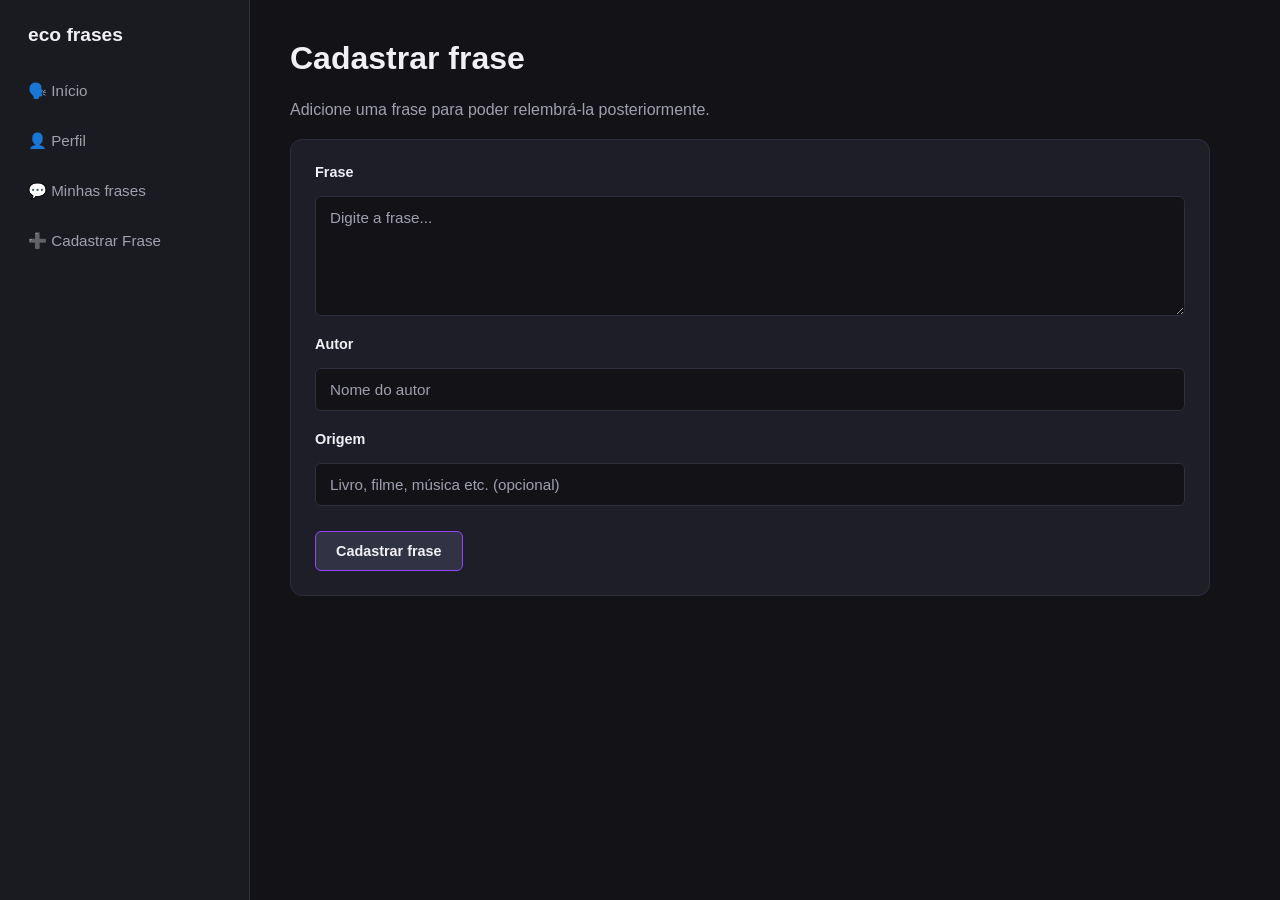
==== Projetos/eco/eco-phrase-front/html/cadastrar-frase.html @ 459080ea "projeto frases eco" ====
<!DOCTYPE html>
<html lang="pt-BR">

<head>
    <meta charset="UTF-8">
    <meta name="viewport" content="width=device-width, initial-scale=1.0">

    <title>Cadastrar frase</title>

    <link rel="stylesheet" href="../css/style.css">
</head>

<body>

<div class="app-container">

    <aside class="sidebar">

        <div class="sidebar-header">
            eco frases
        </div>

        <nav>
            <ul class="nav-list">

                <li>
                    <a href="index.html" class="nav-link">
                        🗣️ Início
                    </a>
                </li>

                <li>
                    <a href="perfil.html" class="nav-link">
                        👤 Perfil
                    </a>
                </li>

                <li>
                    <a href="minhas-frases.html" class="nav-link">
                        💬 Minhas frases
                    </a>
                </li>

                <li>
                    <a href="cadastrar-frase.html" class="nav-link">
                        ➕ Cadastrar Frase
                    </a>
                </li>

            </ul>
        </nav>

    </aside>


    <main class="main-content">

        <h1>Cadastrar frase</h1>

        <p>
            Adicione uma frase para poder relembrá-la posteriormente.
        </p>


        <div class="card-phrase">

            <form id="phrase-form">

                <div class="form-group">

                    <label for="text">
                        Frase
                    </label>

                    <textarea
                        id="text"
                        name="text"
                        rows="5"
                        placeholder="Digite a frase..."
                        required
                    ></textarea>

                </div>


                <div class="form-group">

                    <label for="author">
                        Autor
                    </label>

                    <input
                        type="text"
                        id="author"
                        name="author"
                        placeholder="Nome do autor"
                        required
                    >

                </div>


                <div class="form-group">

                    <label for="origin">
                        Origem
                    </label>

                    <input
                        type="text"
                        id="origin"
                        name="origin"
                        placeholder="Livro, filme, música etc. (opcional)"
                    >

                </div>


                <button
                    type="submit"
                    class="btn-interval btn-submit"
                >
                    Cadastrar frase
                </button>

            </form>

        </div>


        <div
            id="success-message"
            class="alert-banner"
            style="display: none;"
        >
            Frase cadastrada com sucesso!
        </div>


        <div
            id="error-message"
            class="alert-banner"
            style="display: none;"
        >
            Não foi possível cadastrar a frase.
        </div>

    </main>

</div>


<script src="../js/config.js"></script>
<script src="../js/cadastrar-frase.js"></script>

</body>

</html>
---- Projetos/eco/eco-phrase-front/css/style.css ----
/* css/style.css */

:root {
    --bg-dark: #121217;
    --sidebar-bg: #1a1a21;
    --sidebar-hover: #262633;
    --sidebar-active: #323245;
    --card-bg: #1e1e28;
    --text-primary: #f0f0f5;
    --text-secondary: #a0a0b0;
    --accent-purple: #9146ff;
    --accent-purple-hover: #772ce8;
    --banner-bg: #323318;
    --banner-border: #4d4f20;
    --banner-text: #e1e378;
    --border-color: #2e2e3d;
}

* {
    margin: 0;
    padding: 0;
    box-sizing: border-box;
    font-family: 'Segoe UI', Tahoma, Geneva, Verdana, sans-serif;
}

body {
    background-color: var(--bg-dark);
    color: var(--text-primary);
    display: flex;
    min-height: 100vh;
}

/* Layout Principal */
.app-container {
    display: flex;
    width: 100%;
}

/* Menu Lateral */
.sidebar {
    width: 250px;
    background-color: var(--sidebar-bg);
    border-right: 1px solid var(--border-color);
    padding: 24px 16px;
    display: flex;
    flex-direction: column;
    gap: 24px;

    position: fixed;
    left: 0;
    top: 0;
    height: 100vh;
}

.sidebar-header {
    font-size: 1.2rem;
    font-weight: bold;
    padding: 0 12px;
    color: var(--text-primary);
}

.nav-list {
    list-style: none;
    display: flex;
    flex-direction: column;
    gap: 8px;
}

.nav-link {
    display: flex;
    align-items: center;
    gap: 12px;
    padding: 12px;
    color: var(--text-secondary);
    text-decoration: none;
    border-radius: 8px;
    font-size: 0.95rem;
    transition: background 0.2s, color 0.2s;
}

.nav-link:hover {
    background-color: var(--sidebar-hover);
    color: var(--text-primary);
}

.nav-link.active {
    background-color: var(--sidebar-active);
    color: #ffffff;
    font-weight: 600;
}

/* Área de Conteúdo */
.main-content {
    margin-left: 250px;
    flex: 1;
    padding: 40px;
    max-width: 1000px;
}

/* Elementos de Interface */
h1 {
    font-size: 2rem;
    margin-bottom: 20px;
}

h2 {
    font-size: 1.4rem;
    margin-top: 30px;
    margin-bottom: 12px;
}

p {
    color: var(--text-secondary);
    line-height: 1.6;
    margin-bottom: 16px;
}

/* Alerta estilo Banner da Imagem */
.alert-banner {
    background-color: var(--banner-bg);
    border: 1px solid var(--banner-border);
    color: var(--banner-text);
    padding: 16px 20px;
    border-radius: 8px;
    margin-bottom: 24px;
    font-size: 0.95rem;
}

/* Cards e Formulários */
.card {
    background-color: var(--card-bg);
    border: 1px solid var(--border-color);
    border-radius: 12px;
    padding: 24px;
    margin-bottom: 20px;
}

.card-login {
    background-color: var(--card-bg);
    border: 1px solid var(--border-color);
    border-radius: 12px;
    padding: 24px;
    margin-bottom: 20px;
}

.form-group {
    display: flex;
    flex-direction: column;
    gap: 8px;
    margin-bottom: 20px;
}

label {
    font-size: 0.9rem;
    color: var(--text-secondary);
}

input {
    background-color: var(--bg-dark);
    border: 1px solid var(--border-color);
    padding: 12px 16px;
    border-radius: 6px;
    color: var(--text-primary);
    outline: none;
    font-size: 1rem;
}

input:focus {
    border-color: var(--accent-purple);
}

.btn-primary {
    background-color: var(--accent-purple);
    color: #ffffff;
    border: none;
    padding: 12px 20px;
    border-radius: 6px;
    font-weight: 600;
    cursor: pointer;
    font-size: 1rem;
    transition: background 0.2s;
    width: 85%;
    
    /* Regras adicionadas para centralizar o logo e o texto */
    display: inline-flex;
    align-items: center;     /* Centraliza verticalmente */
    justify-content: center;/* Centraliza horizontalmente */
    gap: 10px;               /* Espaço entre a imagem e o texto */
    text-decoration: none;   /* Garante que o link não fique sublinhado */
}

.btn-primary-login {
    background-color: var(--card-bg);
    color: #ffffff;
    border: none;
    padding: 12px 20px;
    border-radius: 6px;
    font-weight: 600;
    cursor: pointer;
    font-size: 1rem;
    transition: background 0.2s;
    width: 90%;
    
    /* Regras adicionadas para centralizar o logo e o texto */
    display: inline-flex;
    align-items: center;     /* Centraliza verticalmente */
    justify-content: center;/* Centraliza horizontalmente */
    gap: 10px;               /* Espaço entre a imagem e o texto */
    text-decoration: none;   /* Garante que o link não fique sublinhado */
}


.btn-primary:hover {
    background-color: var(--accent-purple-hover);
}

.btn-primary-login:hover {
    background-color: var(--sidebar-active);
}

/*********************************** Perfil ***********************************/
.profile-header {
    display: flex;
    align-items: center;
    gap: 20px;
    margin-bottom: 24px;
}

.profile-avatar {
    width: 80px;
    height: 80px;
    border-radius: 50%;
    background-color: var(--accent-purple);
    display: flex;
    align-items: center;
    justify-content: center;
    font-size: 2rem;
    font-weight: bold;
}


/*********************************** Frase Card ***********************************/


.card-phrase {
    background-color: var(--card-bg);
    border: 1px solid var(--border-color);
    border-radius: 12px;
    padding: 24px;
    margin-bottom: 20px;
}

.phrase-text {
    font-size: 1.2rem;
    line-height: 1.6;
    color: var(--text-primary);
    margin-bottom: 16px;
}

.phrase-author {
    font-size: 0.95rem;
    color: var(--text-secondary);
    margin-bottom: 4px;
}

.phrase-origin {
    font-size: 0.85rem;
    color: var(--text-secondary);
    margin-bottom: 24px;
}

.phrase-actions {
    border-top: 1px solid var(--border-color);
    padding-top: 18px;
}

.phrase-label {
    display: block;
    color: var(--text-secondary);
    font-size: 0.85rem;
    margin-bottom: 10px;
}

.interval-buttons {
    display: flex;
    gap: 10px;
}

.btn-interval {
    background-color: var(--bg-dark);
    color: var(--text-primary);
    border: 1px solid var(--border-color);
    padding: 9px 16px;
    border-radius: 6px;
    font-size: 0.9rem;
    font-weight: 600;
    cursor: pointer;
    transition: background 0.2s, border-color 0.2s;
}

.btn-interval:hover {
    background-color: var(--sidebar-active);
    border-color: var(--accent-purple);
}


/**************************** Formulário ****************************/

.form-group {
    margin-bottom: 20px;
}

.form-group label {
    display: block;
    color: var(--text-primary);
    font-size: 0.9rem;
    font-weight: 600;
    margin-bottom: 8px;
}

.form-group input,
.form-group textarea {
    width: 100%;
    box-sizing: border-box;

    background-color: var(--bg-dark);
    color: var(--text-primary);

    border: 1px solid var(--border-color);
    border-radius: 6px;

    padding: 12px 14px;

    font-family: inherit;
    font-size: 0.95rem;

    outline: none;

    transition: border-color 0.2s;
}

.form-group textarea {
    resize: vertical;
    min-height: 120px;
}

.form-group input:focus,
.form-group textarea:focus {
    border-color: var(--accent-purple);
}

.form-group input::placeholder,
.form-group textarea::placeholder {
    color: var(--text-secondary);
}

.btn-submit {
    margin-top: 5px;

    background-color: var(--sidebar-active);
    border-color: var(--accent-purple);

    padding: 11px 20px;
}

.btn-submit:hover {
    background-color: var(--accent-purple);
}


/**************************** LIXEIRA ****************************/

.phrase-header {
    display: flex;
    justify-content: space-between;
    align-items: flex-start;
    gap: 20px;
}

.phrase-header .phrase-text {
    flex: 1;
}

.btn-delete {
    background: transparent;
    border: none;
    color: var(--text-secondary);

    width: 36px;
    height: 36px;

    border-radius: 6px;

    cursor: pointer;

    display: flex;
    align-items: center;
    justify-content: center;

    transition: all 0.2s ease;
}

.btn-delete:hover {
    background-color: #dc3545;
    color: white;
}


/**************************** POP-UP ****************************/

.delete-modal {
    display: none;

    position: fixed;

    top: 0;
    left: 0;

    width: 100%;
    height: 100%;

    background-color: rgba(0, 0, 0, 0.6);

    align-items: center;
    justify-content: center;

    z-index: 1000;
}

.delete-modal.active {
    display: flex;
}

.delete-modal-content {
    background-color: var(--card-bg);

    border: 1px solid var(--border-color);

    border-radius: 12px;

    padding: 28px;

    width: 90%;
    max-width: 420px;

    box-shadow: 0 10px 30px rgba(0, 0, 0, 0.3);
}

.delete-modal-content h2 {
    margin-top: 0;

    color: var(--text-primary);
}

.delete-modal-content p {
    color: var(--text-secondary);

    line-height: 1.5;

    margin-bottom: 25px;
}

.delete-modal-actions {
    display: flex;

    justify-content: flex-end;

    gap: 10px;
}

.btn-cancel-delete,
.btn-confirm-delete {
    padding: 9px 18px;

    border-radius: 6px;

    font-size: 0.9rem;

    font-weight: 600;

    cursor: pointer;
}

.btn-cancel-delete {
    background-color: var(--bg-dark);

    color: var(--text-primary);

    border: 1px solid var(--border-color);
}

.btn-confirm-delete {
    background-color: #dc3545;

    color: white;

    border: 1px solid #dc3545;
}

.btn-confirm-delete:hover {
    background-color: #bb2d3b;

    border-color: #bb2d3b;
}
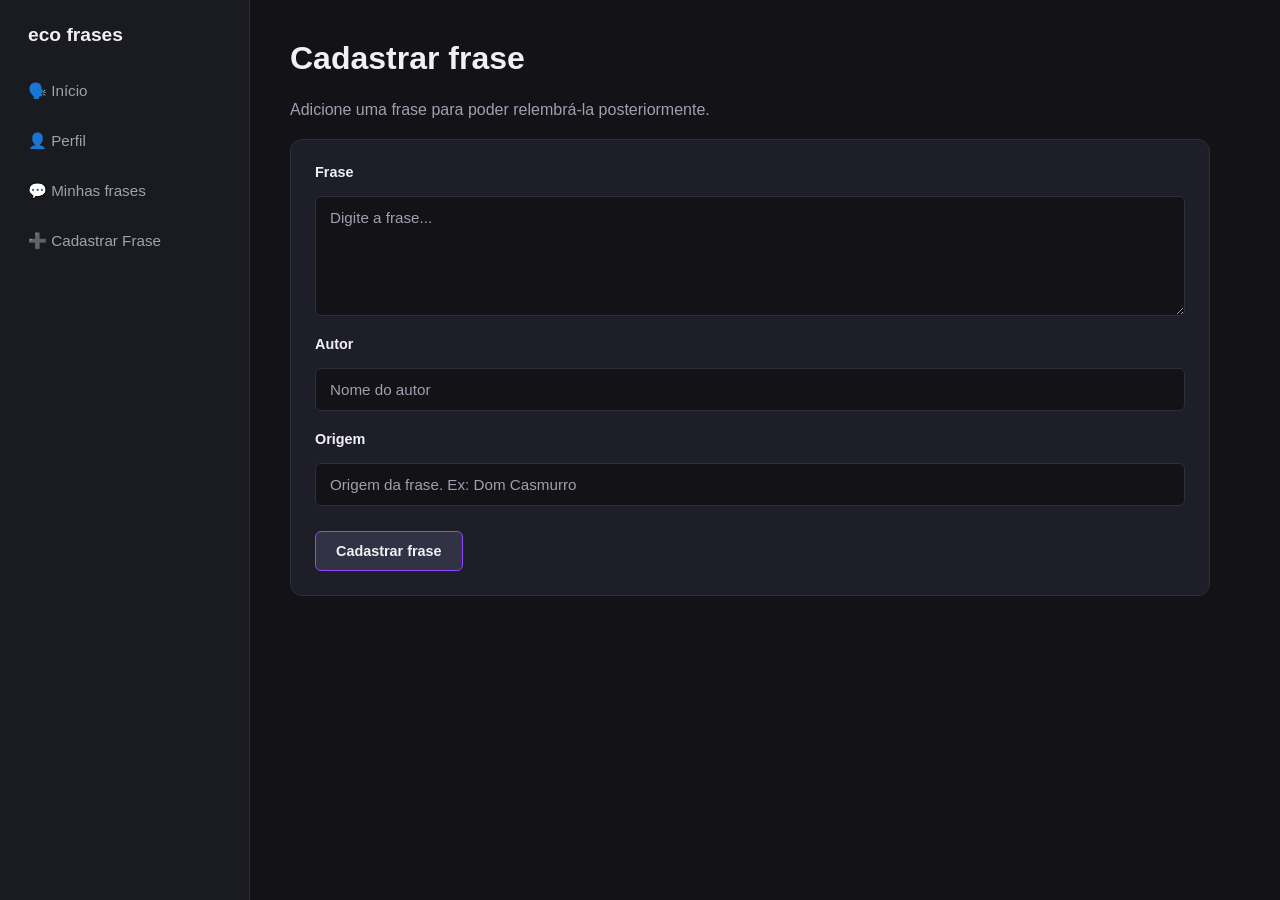
==== commit bef4a479: "botao de revisao ativo | card de proxima revisao no card da frase" ====
--- a/Projetos/eco/eco-phrase-front/html/cadastrar-frase.html
+++ b/Projetos/eco/eco-phrase-front/html/cadastrar-frase.html
@@ -110,7 +110,7 @@
                         type="text"
                         id="origin"
                         name="origin"
-                        placeholder="Livro, filme, música etc. (opcional)"
+                        placeholder="Origem da frase. Ex: Dom Casmurro"
                     >
 
                 </div>
--- a/Projetos/eco/eco-phrase-front/css/style.css
+++ b/Projetos/eco/eco-phrase-front/css/style.css
@@ -270,15 +270,15 @@
 }
 
 .phrase-actions {
-    border-top: 1px solid var(--border-color);
-    padding-top: 18px;
+    display: flex;
+    justify-content: space-between;
+    align-items: flex-end;
 }
 
 .phrase-label {
     display: block;
     color: var(--text-secondary);
     font-size: 0.85rem;
-    margin-bottom: 10px;
 }
 
 .interval-buttons {
@@ -301,6 +301,32 @@
 .btn-interval:hover {
     background-color: var(--sidebar-active);
     border-color: var(--accent-purple);
+}
+
+.review-left {
+    display: flex;
+    flex-direction: column;
+    gap: 15px;
+}
+
+.next-review-date {
+    padding: 10px 16px;
+    border: 1px solid rgba(230, 126, 34, 0.35);
+    border-radius: 6px;
+
+    color: #e0a15a;
+    background-color: rgba(230, 126, 34, 0.08);
+
+    font-size: 12px;
+    font-weight: 600;
+}
+
+.next-label {
+    display: block;
+    color: #e0a15a;
+    font-size: 0.85rem;
+    margin-bottom: 10px;
+    font-size: 10px;
 }
 
 
